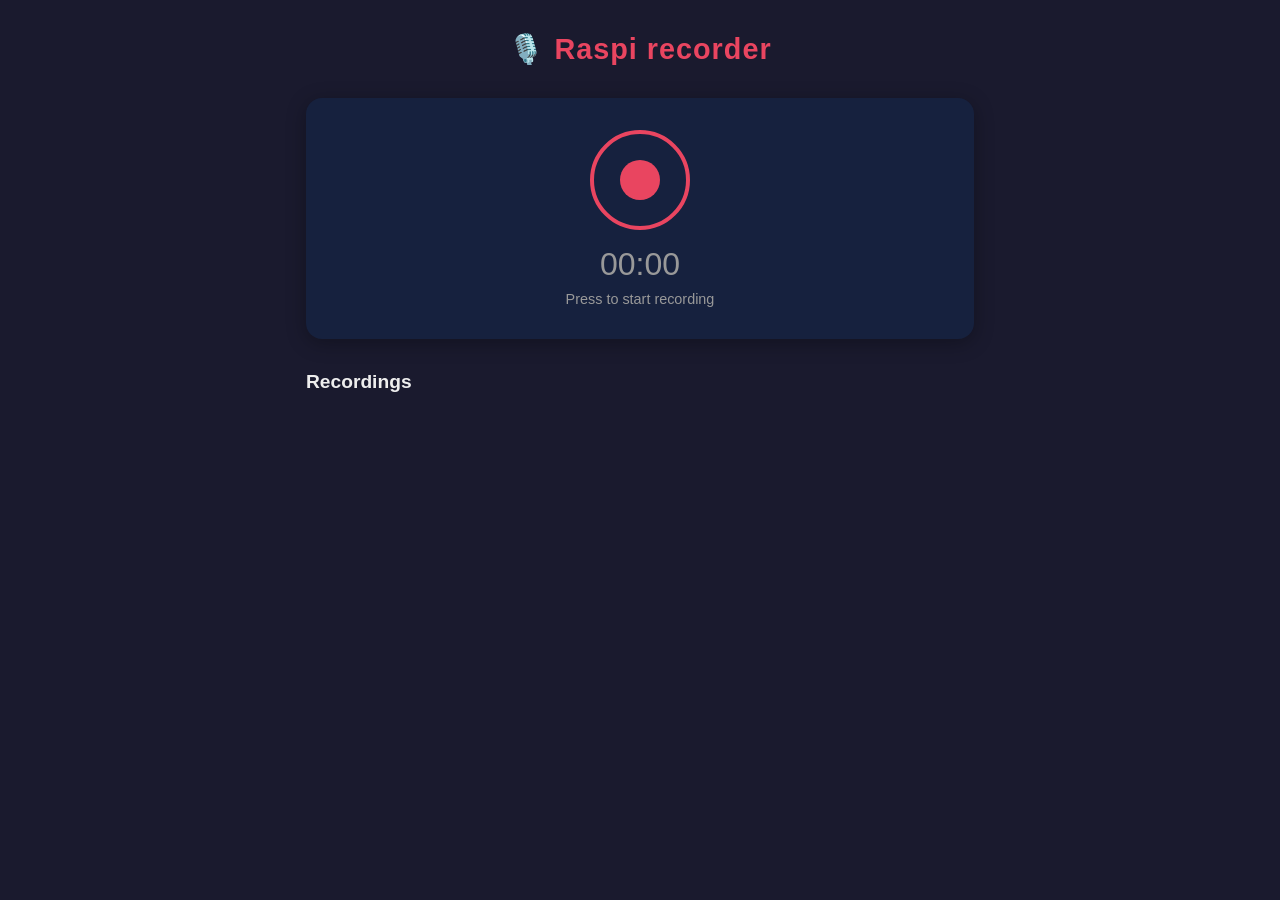
==== templates/index.html @ d89c8e67 "Initial version" ====
<!DOCTYPE html>
<html lang="fi">
<head>
  <meta charset="UTF-8">
  <meta name="viewport" content="width=device-width, initial-scale=1.0">
  <title>Raspi recorder</title>
  <style>
    :root {
      --bg: #1a1a2e;
      --surface: #16213e;
      --primary: #e94560;
      --primary-hover: #c73650;
      --accent: #0f3460;
      --text: #eee;
      --text-muted: #999;
      --success: #2ecc71;
      --danger: #e74c3c;
    }

    * { box-sizing: border-box; margin: 0; padding: 0; }

    body {
      font-family: -apple-system, BlinkMacSystemFont, 'Segoe UI', Roboto, sans-serif;
      background: var(--bg);
      color: var(--text);
      min-height: 100vh;
    }

    .container {
      max-width: 700px;
      margin: 0 auto;
      padding: 2rem 1rem;
    }

    h1 {
      text-align: center;
      margin-bottom: 2rem;
      font-size: 1.8rem;
      letter-spacing: 1px;
    }

    h1 span { color: var(--primary); }

    /* ── Record panel ──────────────────────────── */
    .record-panel {
      background: var(--surface);
      border-radius: 16px;
      padding: 2rem;
      text-align: center;
      margin-bottom: 2rem;
      box-shadow: 0 4px 20px rgba(0,0,0,.3);
    }

    .record-btn {
      width: 100px;
      height: 100px;
      border-radius: 50%;
      border: 4px solid var(--primary);
      background: transparent;
      cursor: pointer;
      position: relative;
      transition: all .2s;
      display: inline-flex;
      align-items: center;
      justify-content: center;
    }

    .record-btn:hover { background: rgba(233,69,96,.15); }

    .record-btn .icon {
      width: 40px;
      height: 40px;
      background: var(--primary);
      border-radius: 50%;
      transition: all .2s;
    }

    .record-btn.recording .icon {
      border-radius: 6px;
      width: 30px;
      height: 30px;
    }

    .record-btn.recording {
      border-color: var(--danger);
      animation: pulse 1.5s infinite;
    }

    @keyframes pulse {
      0%, 100% { box-shadow: 0 0 0 0 rgba(233,69,96,.4); }
      50% { box-shadow: 0 0 0 15px rgba(233,69,96,0); }
    }

    .timer {
      font-size: 2rem;
      font-variant-numeric: tabular-nums;
      margin-top: 1rem;
      color: var(--text-muted);
    }

    .timer.active { color: var(--primary); }

    .status-text {
      margin-top: .5rem;
      font-size: .9rem;
      color: var(--text-muted);
    }

    /* ── Recordings list ───────────────────────── */
    .recordings-header {
      display: flex;
      justify-content: space-between;
      align-items: center;
      margin-bottom: 1rem;
    }

    .recordings-header h2 { font-size: 1.2rem; }

    .recording-count {
      font-size: .85rem;
      color: var(--text-muted);
    }

    .recordings-list {
      list-style: none;
      display: flex;
      flex-direction: column;
      gap: .5rem;
    }

    .recording-item {
      background: var(--surface);
      border-radius: 10px;
      padding: 1rem 1.2rem;
      display: flex;
      align-items: center;
      gap: 1rem;
      box-shadow: 0 2px 8px rgba(0,0,0,.2);
      transition: transform .15s;
    }

    .recording-item:hover { transform: translateY(-1px); }

    .recording-info {
      flex: 1;
      min-width: 0;
    }

    .recording-name {
      font-weight: 600;
      white-space: nowrap;
      overflow: hidden;
      text-overflow: ellipsis;
      font-size: .95rem;
    }

    .recording-meta {
      font-size: .8rem;
      color: var(--text-muted);
      margin-top: .2rem;
    }

    .recording-actions {
      display: flex;
      gap: .4rem;
      flex-shrink: 0;
    }

    .btn-icon {
      width: 36px;
      height: 36px;
      border: none;
      border-radius: 8px;
      background: var(--accent);
      color: var(--text);
      cursor: pointer;
      display: flex;
      align-items: center;
      justify-content: center;
      font-size: 1rem;
      transition: background .15s;
    }

    .btn-icon:hover { background: #1a4a8a; }
    .btn-icon.danger:hover { background: var(--danger); }

    /* ── Audio player ──────────────────────────── */
    .player-bar {
      background: var(--surface);
      border-radius: 10px;
      padding: 1rem 1.2rem;
      margin-bottom: 1.5rem;
      display: none;
      align-items: center;
      gap: 1rem;
      box-shadow: 0 2px 8px rgba(0,0,0,.2);
    }

    .player-bar.visible { display: flex; }

    .player-bar .now-playing {
      flex: 1;
      min-width: 0;
      font-size: .9rem;
      white-space: nowrap;
      overflow: hidden;
      text-overflow: ellipsis;
    }

    .player-bar audio {
      flex: 2;
      min-width: 0;
      height: 36px;
    }

    .player-close {
      background: none;
      border: none;
      color: var(--text-muted);
      font-size: 1.2rem;
      cursor: pointer;
    }

    /* ── Rename modal ──────────────────────────── */
    .modal-overlay {
      display: none;
      position: fixed;
      inset: 0;
      background: rgba(0,0,0,.6);
      z-index: 100;
      align-items: center;
      justify-content: center;
    }

    .modal-overlay.visible { display: flex; }

    .modal {
      background: var(--surface);
      border-radius: 12px;
      padding: 1.5rem;
      width: 90%;
      max-width: 400px;
      box-shadow: 0 8px 30px rgba(0,0,0,.5);
    }

    .modal h3 { margin-bottom: 1rem; }

    .modal input[type="text"] {
      width: 100%;
      padding: .6rem .8rem;
      border-radius: 8px;
      border: 1px solid var(--accent);
      background: var(--bg);
      color: var(--text);
      font-size: 1rem;
      margin-bottom: 1rem;
    }

    .modal-buttons {
      display: flex;
      gap: .5rem;
      justify-content: flex-end;
    }

    .modal-buttons button {
      padding: .5rem 1.2rem;
      border: none;
      border-radius: 8px;
      cursor: pointer;
      font-size: .9rem;
    }

    .btn-cancel { background: var(--accent); color: var(--text); }
    .btn-save { background: var(--primary); color: #fff; }
    .btn-save:hover { background: var(--primary-hover); }

    .empty-state {
      text-align: center;
      padding: 3rem 1rem;
      color: var(--text-muted);
    }

    .empty-state svg {
      width: 64px;
      height: 64px;
      margin-bottom: 1rem;
      opacity: .3;
    }
  </style>
</head>
<body>

<div class="container">
  <h1>🎙️ <span data-i18n="appName">Raspi recorder</span></h1>

  <!-- Record panel -->
  <div class="record-panel">
    <button class="record-btn" id="recordBtn" data-i18n-title="recordButtonTitle" title="Aloita/lopeta äänitys">
      <div class="icon"></div>
    </button>
    <div class="timer" id="timer">00:00</div>
    <div class="status-text" id="statusText" data-i18n="statusPressToStart">Paina aloittaaksesi äänityksen</div>
  </div>

  <!-- Player bar -->
  <div class="player-bar" id="playerBar">
    <span class="now-playing" id="nowPlaying"></span>
    <audio id="audioPlayer" controls></audio>
    <button class="player-close" id="playerClose" data-i18n-title="closePlayer" title="Sulje soitin">✕</button>
  </div>

  <!-- Recordings -->
  <div class="recordings-header">
    <h2 data-i18n="recordingsHeading">Tallenteet</h2>
    <span class="recording-count" id="recordingCount"></span>
  </div>

  <ul class="recordings-list" id="recordingsList"></ul>
  <div class="empty-state" id="emptyState" style="display:none">
    <svg viewBox="0 0 24 24" fill="none" stroke="currentColor" stroke-width="1.5">
      <path d="M12 1a3 3 0 0 0-3 3v8a3 3 0 0 0 6 0V4a3 3 0 0 0-3-3z"/>
      <path d="M19 10v2a7 7 0 0 1-14 0v-2"/>
      <line x1="12" y1="19" x2="12" y2="23"/>
      <line x1="8" y1="23" x2="16" y2="23"/>
    </svg>
    <p data-i18n="emptyState">Ei vielä tallenteita</p>
  </div>
</div>

<!-- Rename modal -->
<div class="modal-overlay" id="renameModal">
  <div class="modal">
    <h3 data-i18n="renameTitle">Nimeä uudelleen</h3>
    <input type="text" id="renameInput" data-i18n-placeholder="renamePlaceholder" placeholder="Uusi nimi">
    <div class="modal-buttons">
      <button class="btn-cancel" id="renameCancel" data-i18n="cancel">Peruuta</button>
      <button class="btn-save" id="renameSave" data-i18n="save">Tallenna</button>
    </div>
  </div>
</div>

<script>
  const API = '';
  const recordBtn = document.getElementById('recordBtn');
  const timer = document.getElementById('timer');
  const statusText = document.getElementById('statusText');
  const recordingsList = document.getElementById('recordingsList');
  const recordingCount = document.getElementById('recordingCount');
  const emptyState = document.getElementById('emptyState');
  const playerBar = document.getElementById('playerBar');
  const audioPlayer = document.getElementById('audioPlayer');
  const nowPlaying = document.getElementById('nowPlaying');
  const playerClose = document.getElementById('playerClose');
  const renameModal = document.getElementById('renameModal');
  const renameInput = document.getElementById('renameInput');
  const renameSave = document.getElementById('renameSave');
  const renameCancel = document.getElementById('renameCancel');

  let isRecording = false;
  let timerInterval = null;
  let startTime = 0;
  let renameTarget = null;

  const messages = {
    fi: {
      appName: 'Raspi recorder',
      recordButtonTitle: 'Aloita/lopeta äänitys',
      statusPressToStart: 'Paina aloittaaksesi äänityksen',
      statusSaving: 'Tallennetaan...',
      statusSaved: 'Tallennettu: {filename}',
      statusRecording: 'Äänitetään...',
      statusError: 'Virhe',
      connectionError: 'Yhteysvirhe',
      closePlayer: 'Sulje soitin',
      recordingsHeading: 'Tallenteet',
      emptyState: 'Ei vielä tallenteita',
      renameTitle: 'Nimeä uudelleen',
      renamePlaceholder: 'Uusi nimi',
      cancel: 'Peruuta',
      save: 'Tallenna',
      listenTitle: 'Kuuntele',
      downloadTitle: 'Lataa',
      renameActionTitle: 'Nimeä uudelleen',
      deleteTitle: 'Poista',
      countSingular: 'tallenne',
      countPlural: 'tallennetta',
      deleteConfirm: 'Poistetaanko "{filename}"?',
      deleteFailed: 'Poistaminen epäonnistui',
      renameFailed: 'Nimeäminen epäonnistui',
      loadingFailed: 'Tallenteiden haku epäonnistui'
    },
    en: {
      appName: 'Raspi recorder',
      recordButtonTitle: 'Start/stop recording',
      statusPressToStart: 'Press to start recording',
      statusSaving: 'Saving...',
      statusSaved: 'Saved: {filename}',
      statusRecording: 'Recording...',
      statusError: 'Error',
      connectionError: 'Connection error',
      closePlayer: 'Close player',
      recordingsHeading: 'Recordings',
      emptyState: 'No recordings yet',
      renameTitle: 'Rename recording',
      renamePlaceholder: 'New name',
      cancel: 'Cancel',
      save: 'Save',
      listenTitle: 'Listen',
      downloadTitle: 'Download',
      renameActionTitle: 'Rename',
      deleteTitle: 'Delete',
      countSingular: 'recording',
      countPlural: 'recordings',
      deleteConfirm: 'Delete "{filename}"?',
      deleteFailed: 'Delete failed',
      renameFailed: 'Rename failed',
      loadingFailed: 'Failed to load recordings'
    }
  };

  function detectLocale() {
    const browserLang = (navigator.language || navigator.userLanguage || 'fi').toLowerCase();
    if (browserLang.startsWith('fi')) return 'fi';
    return 'en';
  }

  const locale = detectLocale();
  const i18n = messages[locale];

  function t(key, vars = {}) {
    const template = i18n[key] || messages.fi[key] || key;
    return template.replace(/\{(\w+)\}/g, (_, token) => vars[token] ?? '');
  }

  function applyTranslations() {
    document.documentElement.lang = locale;

    document.querySelectorAll('[data-i18n]').forEach((el) => {
      el.textContent = t(el.dataset.i18n);
    });

    document.querySelectorAll('[data-i18n-title]').forEach((el) => {
      el.title = t(el.dataset.i18nTitle);
    });

    document.querySelectorAll('[data-i18n-placeholder]').forEach((el) => {
      el.placeholder = t(el.dataset.i18nPlaceholder);
    });
  }

  // ── Timer ───────────────────────────────────
  function formatTime(sec) {
    const m = Math.floor(sec / 60).toString().padStart(2, '0');
    const s = Math.floor(sec % 60).toString().padStart(2, '0');
    return `${m}:${s}`;
  }

  function startTimer() {
    startTime = Date.now();
    timer.classList.add('active');
    timerInterval = setInterval(() => {
      timer.textContent = formatTime((Date.now() - startTime) / 1000);
    }, 250);
  }

  function stopTimer() {
    clearInterval(timerInterval);
    timer.classList.remove('active');
    timer.textContent = '00:00';
  }

  // ── Recording controls ──────────────────────
  recordBtn.addEventListener('click', async () => {
    if (isRecording) {
      recordBtn.disabled = true;
      statusText.textContent = t('statusSaving');
      try {
        const res = await fetch(`${API}/api/record/stop`, { method: 'POST' });
        const data = await res.json();
        if (res.ok) {
          statusText.textContent = t('statusSaved', { filename: data.filename });
          loadRecordings();
          playRecording(data.filename);
        } else {
          statusText.textContent = data.error || t('statusError');
        }
      } catch (e) {
        statusText.textContent = t('connectionError');
      }
      isRecording = false;
      recordBtn.classList.remove('recording');
      recordBtn.disabled = false;
      stopTimer();
    } else {
      try {
        const res = await fetch(`${API}/api/record/start`, { method: 'POST' });
        const data = await res.json();
        if (res.ok) {
          isRecording = true;
          recordBtn.classList.add('recording');
          statusText.textContent = t('statusRecording');
          startTimer();
        } else {
          statusText.textContent = data.error || t('statusError');
        }
      } catch (e) {
        statusText.textContent = t('connectionError');
      }
    }
  });

  // ── Recordings list ─────────────────────────
  function formatSize(bytes) {
    if (bytes < 1024) return bytes + ' B';
    if (bytes < 1024 * 1024) return (bytes / 1024).toFixed(1) + ' KB';
    return (bytes / (1024 * 1024)).toFixed(1) + ' MB';
  }

  function formatDate(ts) {
    return new Date(ts * 1000).toLocaleString(locale);
  }

  async function loadRecordings() {
    try {
      const res = await fetch(`${API}/api/recordings`);
      const recordings = await res.json();

      const unit = recordings.length === 1 ? t('countSingular') : t('countPlural');
      recordingCount.textContent = `${recordings.length} ${unit}`;

      if (recordings.length === 0) {
        recordingsList.innerHTML = '';
        emptyState.style.display = '';
        return;
      }

      emptyState.style.display = 'none';
      recordingsList.innerHTML = recordings.map(r => `
        <li class="recording-item" data-filename="${esc(r.filename)}">
          <div class="recording-info">
            <div class="recording-name">${esc(r.filename)}</div>
            <div class="recording-meta">${formatDate(r.created)} · ${formatSize(r.size)}</div>
          </div>
          <div class="recording-actions">
            <button class="btn-icon" onclick="playRecording('${esc(r.filename)}')" title="${t('listenTitle')}">▶</button>
            <button class="btn-icon" onclick="downloadRecording('${esc(r.filename)}')" title="${t('downloadTitle')}">⬇</button>
            <button class="btn-icon" onclick="openRename('${esc(r.filename)}')" title="${t('renameActionTitle')}">✏️</button>
            <button class="btn-icon danger" onclick="deleteRecording('${esc(r.filename)}')" title="${t('deleteTitle')}">🗑️</button>
          </div>
        </li>
      `).join('');
    } catch (e) {
      console.error(t('loadingFailed'), e);
    }
  }

  function esc(s) {
    const d = document.createElement('div');
    d.textContent = s;
    return d.innerHTML;
  }

  // ── Playback ────────────────────────────────
  function playRecording(filename) {
    audioPlayer.src = `${API}/api/recordings/${encodeURIComponent(filename)}`;
    nowPlaying.textContent = filename;
    playerBar.classList.add('visible');
    audioPlayer.play();
  }

  playerClose.addEventListener('click', () => {
    audioPlayer.pause();
    audioPlayer.src = '';
    playerBar.classList.remove('visible');
  });

  // ── Download ────────────────────────────────
  function downloadRecording(filename) {
    const a = document.createElement('a');
    a.href = `${API}/api/recordings/${encodeURIComponent(filename)}`;
    a.download = filename;
    a.click();
  }

  // ── Delete ──────────────────────────────────
  async function deleteRecording(filename) {
    if (!confirm(t('deleteConfirm', { filename }))) return;
    try {
      await fetch(`${API}/api/recordings/${encodeURIComponent(filename)}`, { method: 'DELETE' });
      loadRecordings();
      // close player if playing this file
      if (nowPlaying.textContent === filename) {
        playerClose.click();
      }
    } catch (e) {
      alert(t('deleteFailed'));
    }
  }

  // ── Rename ──────────────────────────────────
  function openRename(filename) {
    renameTarget = filename;
    renameInput.value = filename.replace(/\.wav$/i, '');
    renameModal.classList.add('visible');
    setTimeout(() => renameInput.focus(), 100);
  }

  renameCancel.addEventListener('click', () => {
    renameModal.classList.remove('visible');
  });

  renameModal.addEventListener('click', (e) => {
    if (e.target === renameModal) renameModal.classList.remove('visible');
  });

  renameSave.addEventListener('click', async () => {
    const newName = renameInput.value.trim();
    if (!newName || !renameTarget) return;
    try {
      const res = await fetch(`${API}/api/recordings/${encodeURIComponent(renameTarget)}/rename`, {
        method: 'POST',
        headers: { 'Content-Type': 'application/json' },
        body: JSON.stringify({ name: newName }),
      });
      const data = await res.json();
      if (res.ok) {
        renameModal.classList.remove('visible');
        loadRecordings();
      } else {
        alert(data.error || t('renameFailed'));
      }
    } catch (e) {
      alert(t('connectionError'));
    }
  });

  renameInput.addEventListener('keydown', (e) => {
    if (e.key === 'Enter') renameSave.click();
    if (e.key === 'Escape') renameCancel.click();
  });

  // ── Init ────────────────────────────────────
  applyTranslations();
  loadRecordings();

  // Sync state on page load (in case server is already recording)
  (async () => {
    try {
      const res = await fetch(`${API}/api/status`);
      const data = await res.json();
      if (data.is_recording) {
        isRecording = true;
        recordBtn.classList.add('recording');
        statusText.textContent = t('statusRecording');
        startTime = Date.now() - data.elapsed * 1000;
        timer.classList.add('active');
        timerInterval = setInterval(() => {
          timer.textContent = formatTime((Date.now() - startTime) / 1000);
        }, 250);
      }
    } catch (e) {}
  })();
</script>

</body>
</html>
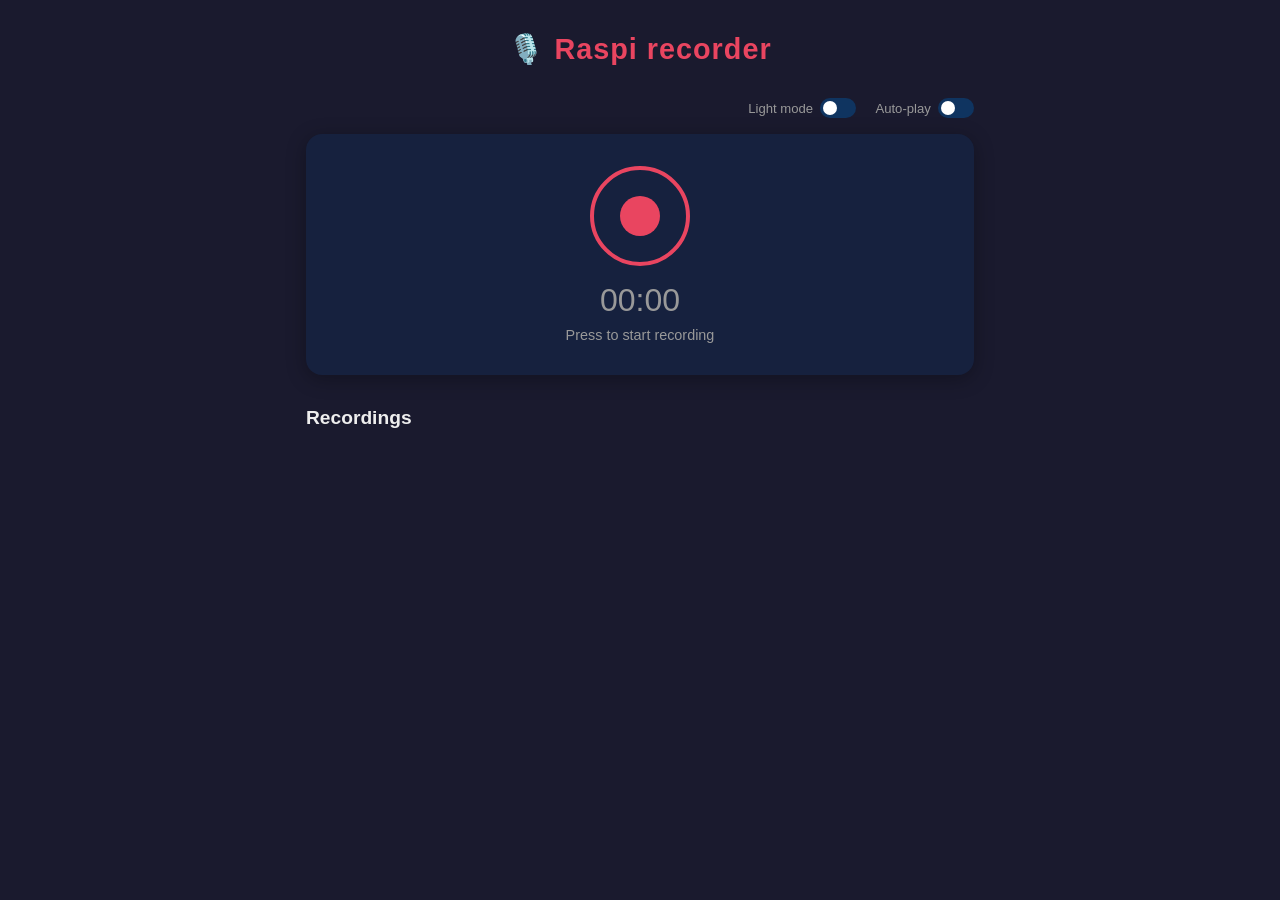
==== commit 986d84cb: "Snapshot of on-Pi working state (auto, via pi-sync-pull)" ====
--- a/templates/index.html
+++ b/templates/index.html
@@ -111,7 +111,7 @@
       display: flex;
       justify-content: space-between;
       align-items: center;
-      margin-bottom: 1rem;
+      margin-bottom: .5rem;
     }
 
     .recordings-header h2 { font-size: 1.2rem; }
@@ -119,6 +119,63 @@
     .recording-count {
       font-size: .85rem;
       color: var(--text-muted);
+    }
+
+    .bulk-bar {
+      display: none;
+      align-items: center;
+      gap: .6rem;
+      padding: .5rem .8rem;
+      background: var(--accent);
+      border-radius: 10px;
+      margin-bottom: .75rem;
+    }
+
+    .bulk-bar.visible { display: flex; }
+
+    .bulk-bar-count {
+      flex: 1;
+      font-size: .85rem;
+      color: var(--text-muted);
+    }
+
+    .bulk-btn {
+      border: none;
+      border-radius: 8px;
+      padding: .4rem .9rem;
+      cursor: pointer;
+      font-size: .85rem;
+      background: var(--primary);
+      color: #fff;
+      transition: background .15s;
+    }
+
+    .bulk-btn:hover { background: var(--primary-hover); }
+
+    .bulk-btn.secondary {
+      background: rgba(255,255,255,.1);
+      color: var(--text);
+    }
+
+    .bulk-btn.secondary:hover { background: rgba(255,255,255,.2); }
+
+    .bulk-btn.danger {
+      background: rgba(231,76,60,.25);
+      color: #ffb2a9;
+    }
+
+    .bulk-btn.danger:hover { background: var(--danger); color: #fff; }
+
+    .rec-check {
+      width: 18px;
+      height: 18px;
+      flex-shrink: 0;
+      accent-color: var(--primary);
+      cursor: pointer;
+    }
+
+    .recording-item.selected {
+      outline: 2px solid var(--primary);
     }
 
     .recordings-list {
@@ -286,12 +343,101 @@
       margin-bottom: 1rem;
       opacity: .3;
     }
+
+    /* ── Light theme ───────────────────────────── */
+    body.light {
+      --bg: #f0f2f5;
+      --surface: #ffffff;
+      --primary: #e94560;
+      --primary-hover: #c73650;
+      --accent: #c8d6e5;
+      --text: #1a1a2e;
+      --text-muted: #555;
+      --success: #27ae60;
+      --danger: #e74c3c;
+    }
+
+    body.light .btn-icon:hover { background: #a8bcd4; }
+
+    /* ── Settings bar ──────────────────────────── */
+    .settings-bar {
+      display: flex;
+      justify-content: flex-end;
+      align-items: center;
+      gap: 1.2rem;
+      margin-bottom: 1rem;
+    }
+
+    .toggle-label {
+      display: flex;
+      align-items: center;
+      gap: .45rem;
+      font-size: .82rem;
+      color: var(--text-muted);
+      cursor: pointer;
+      user-select: none;
+    }
+
+    .toggle-switch {
+      position: relative;
+      width: 36px;
+      height: 20px;
+      flex-shrink: 0;
+    }
+
+    .toggle-switch input {
+      opacity: 0;
+      width: 0;
+      height: 0;
+      position: absolute;
+    }
+
+    .toggle-slider {
+      position: absolute;
+      inset: 0;
+      background: var(--accent);
+      border-radius: 20px;
+      transition: background .2s;
+    }
+
+    .toggle-slider::before {
+      content: '';
+      position: absolute;
+      width: 14px;
+      height: 14px;
+      left: 3px;
+      top: 3px;
+      background: #fff;
+      border-radius: 50%;
+      transition: transform .2s;
+    }
+
+    .toggle-switch input:checked + .toggle-slider { background: var(--primary); }
+    .toggle-switch input:checked + .toggle-slider::before { transform: translateX(16px); }
   </style>
 </head>
 <body>
 
 <div class="container">
   <h1>🎙️ <span data-i18n="appName">Raspi recorder</span></h1>
+
+  <!-- Settings bar -->
+  <div class="settings-bar">
+    <label class="toggle-label">
+      <span id="themeLabel">Light mode</span>
+      <span class="toggle-switch">
+        <input type="checkbox" id="themeToggle">
+        <span class="toggle-slider"></span>
+      </span>
+    </label>
+    <label class="toggle-label">
+      <span id="autoPlayLabel">Auto-play</span>
+      <span class="toggle-switch">
+        <input type="checkbox" id="autoPlayToggle">
+        <span class="toggle-slider"></span>
+      </span>
+    </label>
+  </div>
 
   <!-- Record panel -->
   <div class="record-panel">
@@ -300,6 +446,7 @@
     </button>
     <div class="timer" id="timer">00:00</div>
     <div class="status-text" id="statusText" data-i18n="statusPressToStart">Paina aloittaaksesi äänityksen</div>
+
   </div>
 
   <!-- Player bar -->
@@ -313,6 +460,13 @@
   <div class="recordings-header">
     <h2 data-i18n="recordingsHeading">Tallenteet</h2>
     <span class="recording-count" id="recordingCount"></span>
+  </div>
+
+  <div class="bulk-bar" id="bulkBar">
+    <span class="bulk-bar-count" id="bulkCount"></span>
+    <button class="bulk-btn" id="bulkDownloadBtn">&#11015; Download selected</button>
+    <button class="bulk-btn danger" id="bulkDeleteBtn">&#128465;&#65039; Delete selected</button>
+    <button class="bulk-btn secondary" id="bulkClearBtn">Clear</button>
   </div>
 
   <ul class="recordings-list" id="recordingsList"></ul>
@@ -355,7 +509,13 @@
   const renameInput = document.getElementById('renameInput');
   const renameSave = document.getElementById('renameSave');
   const renameCancel = document.getElementById('renameCancel');
-
+  const bulkBar = document.getElementById('bulkBar');
+  const bulkCount = document.getElementById('bulkCount');
+  const bulkDownloadBtn = document.getElementById('bulkDownloadBtn');
+  const bulkDeleteBtn = document.getElementById('bulkDeleteBtn');
+  const bulkClearBtn = document.getElementById('bulkClearBtn');
+  const themeToggle = document.getElementById('themeToggle');
+  const autoPlayToggle = document.getElementById('autoPlayToggle');
   let isRecording = false;
   let timerInterval = null;
   let startTime = 0;
@@ -386,6 +546,8 @@
       countPlural: 'tallennetta',
       deleteConfirm: 'Poistetaanko "{filename}"?',
       deleteFailed: 'Poistaminen epäonnistui',
+      bulkDeleteConfirm: 'Poistetaanko {count} tallenne(tta)? Tätä ei voi peruuttaa.',
+      bulkDeleteFailed: 'Poistaminen epäonnistui',
       renameFailed: 'Nimeäminen epäonnistui',
       loadingFailed: 'Tallenteiden haku epäonnistui'
     },
@@ -409,6 +571,8 @@
       downloadTitle: 'Download',
       renameActionTitle: 'Rename',
       deleteTitle: 'Delete',
+      bulkDeleteConfirm: 'Delete {count} recording(s)? This cannot be undone.',
+      bulkDeleteFailed: 'Delete failed',
       countSingular: 'recording',
       countPlural: 'recordings',
       deleteConfirm: 'Delete "{filename}"?',
@@ -426,6 +590,29 @@
 
   const locale = detectLocale();
   const i18n = messages[locale];
+
+  // ── Theme ────────────────────────────────────
+  function applyTheme(light) {
+    document.body.classList.toggle('light', light);
+    document.getElementById('themeLabel').textContent = light ? 'Dark mode' : 'Light mode';
+    themeToggle.checked = light;
+  }
+
+  const savedTheme = localStorage.getItem('theme');
+  applyTheme(savedTheme === 'light');
+
+  themeToggle.addEventListener('change', () => {
+    const light = themeToggle.checked;
+    applyTheme(light);
+    localStorage.setItem('theme', light ? 'light' : 'dark');
+  });
+
+  // ── Auto-play preference ─────────────────────
+  autoPlayToggle.checked = localStorage.getItem('autoPlay') === 'true';
+
+  autoPlayToggle.addEventListener('change', () => {
+    localStorage.setItem('autoPlay', autoPlayToggle.checked);
+  });
 
   function t(key, vars = {}) {
     const template = i18n[key] || messages.fi[key] || key;
@@ -480,7 +667,7 @@
         if (res.ok) {
           statusText.textContent = t('statusSaved', { filename: data.filename });
           loadRecordings();
-          playRecording(data.filename);
+          if (autoPlayToggle.checked) playRecording(data.filename);
         } else {
           statusText.textContent = data.error || t('statusError');
         }
@@ -509,6 +696,9 @@
     }
   });
 
+
+
+
   // ── Recordings list ─────────────────────────
   function formatSize(bytes) {
     if (bytes < 1024) return bytes + ' B';
@@ -537,6 +727,7 @@
       emptyState.style.display = 'none';
       recordingsList.innerHTML = recordings.map(r => `
         <li class="recording-item" data-filename="${esc(r.filename)}">
+          <input type="checkbox" class="rec-check" onchange="toggleSelect('${esc(r.filename)}', this.checked)">
           <div class="recording-info">
             <div class="recording-name">${esc(r.filename)}</div>
             <div class="recording-meta">${formatDate(r.created)} · ${formatSize(r.size)}</div>
@@ -549,10 +740,104 @@
           </div>
         </li>
       `).join('');
+      // Restore checkbox state after re-render
+      selectedFiles.forEach(name => {
+        const li = recordingsList.querySelector(`[data-filename="${CSS.escape(name)}"]`);
+        if (li) {
+          li.querySelector('.rec-check').checked = true;
+          li.classList.add('selected');
+        }
+      });
+      updateBulkBar();
     } catch (e) {
       console.error(t('loadingFailed'), e);
     }
   }
+
+  // ── Multi-select & bulk download ────────────
+  const selectedFiles = new Set();
+
+  function toggleSelect(filename, checked) {
+    const li = recordingsList.querySelector(`[data-filename="${CSS.escape(filename)}"]`);
+    if (checked) {
+      selectedFiles.add(filename);
+      if (li) li.classList.add('selected');
+    } else {
+      selectedFiles.delete(filename);
+      if (li) li.classList.remove('selected');
+    }
+    updateBulkBar();
+  }
+
+  function updateBulkBar() {
+    const n = selectedFiles.size;
+    if (n > 0) {
+      bulkBar.classList.add('visible');
+      bulkCount.textContent = `${n} selected`;
+    } else {
+      bulkBar.classList.remove('visible');
+    }
+  }
+
+  bulkClearBtn.addEventListener('click', () => {
+    selectedFiles.clear();
+    recordingsList.querySelectorAll('.rec-check').forEach(cb => { cb.checked = false; });
+    recordingsList.querySelectorAll('.recording-item').forEach(li => li.classList.remove('selected'));
+    updateBulkBar();
+  });
+
+  bulkDownloadBtn.addEventListener('click', async () => {
+    if (selectedFiles.size === 0) return;
+    bulkDownloadBtn.disabled = true;
+    try {
+      const res = await fetch(`${API}/api/recordings/download-zip`, {
+        method: 'POST',
+        headers: { 'Content-Type': 'application/json' },
+        body: JSON.stringify({ filenames: [...selectedFiles] }),
+      });
+      if (res.ok) {
+        const blob = await res.blob();
+        const url = URL.createObjectURL(blob);
+        const a = document.createElement('a');
+        a.href = url;
+        a.download = 'recordings.zip';
+        a.click();
+        URL.revokeObjectURL(url);
+      }
+    } catch (e) {
+      alert(t('connectionError'));
+    }
+    bulkDownloadBtn.disabled = false;
+  });
+
+  bulkDeleteBtn.addEventListener('click', async () => {
+    if (selectedFiles.size === 0) return;
+    const count = selectedFiles.size;
+    if (!confirm(t('bulkDeleteConfirm', { count }))) return;
+    bulkDeleteBtn.disabled = true;
+    try {
+      const res = await fetch(`${API}/api/recordings/delete-many`, {
+        method: 'POST',
+        headers: { 'Content-Type': 'application/json' },
+        body: JSON.stringify({ filenames: [...selectedFiles] }),
+      });
+      if (res.ok) {
+        const data = await res.json();
+        // Close player if any deleted file was playing
+        if (data.deleted && data.deleted.includes(nowPlaying.textContent)) {
+          playerClose.click();
+        }
+        selectedFiles.clear();
+        updateBulkBar();
+        loadRecordings();
+      } else {
+        alert(t('bulkDeleteFailed'));
+      }
+    } catch (e) {
+      alert(t('connectionError'));
+    }
+    bulkDeleteBtn.disabled = false;
+  });
 
   function esc(s) {
     const d = document.createElement('div');
@@ -643,12 +928,13 @@
   applyTranslations();
   loadRecordings();
 
-  // Sync state on page load (in case server is already recording)
-  (async () => {
+  // Poll server state — syncs UI when hardware buttons start/stop recording
+  async function pollStatus() {
     try {
       const res = await fetch(`${API}/api/status`);
       const data = await res.json();
-      if (data.is_recording) {
+      if (data.is_recording && !isRecording) {
+        // Recording started via hardware button
         isRecording = true;
         recordBtn.classList.add('recording');
         statusText.textContent = t('statusRecording');
@@ -657,9 +943,20 @@
         timerInterval = setInterval(() => {
           timer.textContent = formatTime((Date.now() - startTime) / 1000);
         }, 250);
+      } else if (!data.is_recording && isRecording) {
+        // Recording stopped via hardware button — reload list to show new file
+        isRecording = false;
+        recordBtn.classList.remove('recording');
+        recordBtn.disabled = false;
+        stopTimer();
+        statusText.textContent = t('statusPressToStart');
+        loadRecordings();
       }
     } catch (e) {}
-  })();
+  }
+
+  pollStatus();
+  setInterval(pollStatus, 2000);
 </script>
 
 </body>
